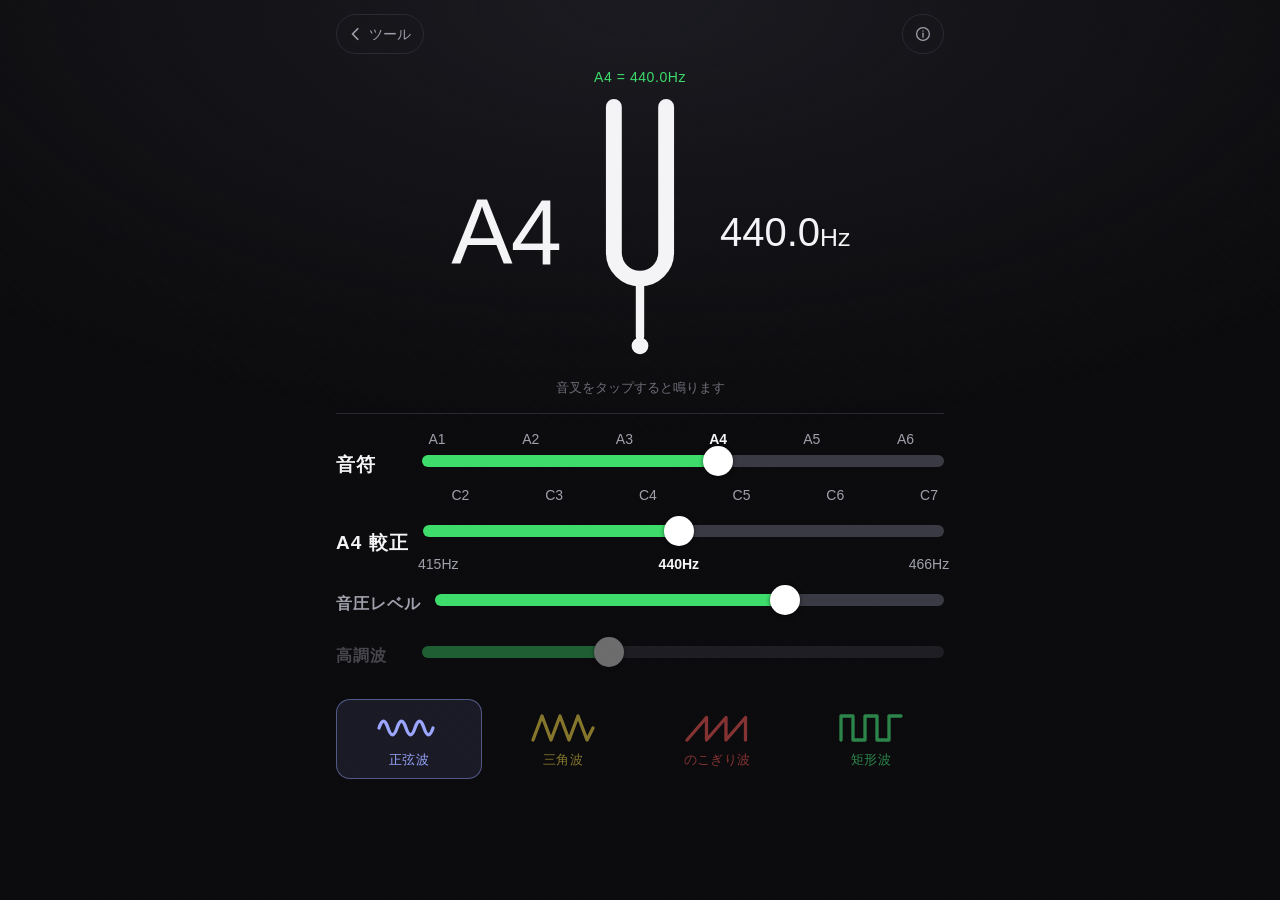
==== tools/tuning-fork/index.html @ 9d5b6328 "音楽ツールバンドルの土台と音叉ツールを追加 ビルド不要の静的サイトとして、小さな音楽ツールを1つのサイトに 足していける構成を作った。GitHub Pages にそのまま配信できる。  - share" ====
<!doctype html>
<html lang="ja">
  <head>
    <meta charset="utf-8" />
    <meta name="viewport" content="width=device-width, initial-scale=1, viewport-fit=cover" />
    <title>音叉 | music tool bundle</title>
    <meta name="description" content="A1〜C7 の基準音を鳴らす電子音叉。A4 較正・波形・高調波量を調整できます。" />
    <meta name="theme-color" content="#0b0b0d" />
    <meta name="mobile-web-app-capable" content="yes" />
    <meta name="apple-mobile-web-app-status-bar-style" content="black-translucent" />
    <link rel="icon" href="../../assets/favicon.svg" type="image/svg+xml" />
    <link rel="manifest" href="../../manifest.webmanifest" />
    <link rel="stylesheet" href="../../shared/css/base.css" />
    <link rel="stylesheet" href="./tuning-fork.css" />
  </head>
  <body>
    <main class="shell">
      <header class="topbar">
        <a class="icon-button" href="../../" aria-label="ツール一覧へ戻る">
          <svg width="14" height="14" viewBox="0 0 16 16" fill="none" stroke="currentColor"
               stroke-width="2" stroke-linecap="round" stroke-linejoin="round" aria-hidden="true">
            <path d="M10 2 4 8l6 6" />
          </svg>
          ツール
        </a>
        <span class="topbar__spacer"></span>
        <button class="icon-button" id="info-button" aria-label="使い方">
          <svg width="16" height="16" viewBox="0 0 20 20" fill="none" stroke="currentColor"
               stroke-width="1.6" aria-hidden="true">
            <circle cx="10" cy="10" r="8" />
            <path d="M10 9v5" stroke-linecap="round" />
            <circle cx="10" cy="6.2" r="0.9" fill="currentColor" stroke="none" />
          </svg>
        </button>
      </header>

      <p class="calibration-readout">
        A4 = <span id="calibration-readout">440.0</span>Hz
      </p>

      <button class="stage" id="toggle" type="button" aria-pressed="false">
        <span class="stage__note" id="note-name" aria-hidden="true">A4</span>

        <span class="stage__fork" id="fork">
          <svg viewBox="0 0 120 300" fill="none" stroke="currentColor" aria-hidden="true">
            <g class="fork__prongs">
              <path d="M32 16 V172 A28 28 0 0 0 88 172 V16" stroke-width="17"
                    stroke-linecap="round" />
            </g>
            <path d="M60 200 V262" stroke-width="9" stroke-linecap="round" />
            <circle cx="60" cy="272" r="9" fill="currentColor" stroke="none" />
          </svg>
        </span>

        <span class="stage__freq"><span id="frequency">440.0</span><small>Hz</small></span>
        <span class="visually-hidden" id="toggle-label">音を鳴らす</span>
      </button>

      <p class="hint" id="hint">音叉をタップすると鳴ります</p>

      <section class="controls" aria-label="設定">
        <div class="control">
          <span class="control__label" id="label-note">音符</span>
          <div class="control__body">
            <div class="ticks" id="ticks-a"></div>
            <input class="slider" id="note" type="range" min="33" max="96" step="1" value="69"
                   aria-labelledby="label-note" aria-valuetext="A4 440.0Hz" />
            <div class="ticks" id="ticks-c"></div>
          </div>
        </div>

        <div class="control">
          <span class="control__label" id="label-calibration">A4 較正</span>
          <div class="control__body">
            <input class="slider" id="calibration" type="range" min="415" max="466" step="0.5"
                   value="440" aria-labelledby="label-calibration" aria-valuetext="440.0Hz" />
            <div class="ticks" id="ticks-calibration"></div>
          </div>
        </div>

        <div class="control">
          <span class="control__label control__label--small" id="label-volume">音圧レベル</span>
          <div class="control__body">
            <input class="slider" id="volume" type="range" min="0" max="100" step="1" value="70"
                   aria-labelledby="label-volume" />
          </div>
        </div>

        <div class="control" id="harmonics-control">
          <span class="control__label control__label--small" id="label-harmonics">高調波</span>
          <div class="control__body">
            <input class="slider" id="harmonics" type="range" min="0" max="100" step="1" value="35"
                   aria-labelledby="label-harmonics" />
          </div>
        </div>
      </section>

      <div class="waveforms" id="waveforms" role="radiogroup" aria-label="波形"></div>
    </main>

    <dialog id="info-dialog">
      <h2>使い方</h2>
      <ul>
        <li>中央の音叉をタップすると、選んだ音が鳴り続けます。もう一度タップで停止。</li>
        <li><strong>音符</strong>：A1〜C7 を半音単位で選びます。</li>
        <li><strong>A4 較正</strong>：基準ピッチを 415〜466Hz で変更します（バロックピッチや A=442 など）。</li>
        <li><strong>高調波</strong>：0% で純粋な正弦波、100% で選んだ波形そのものになります。正弦波を選んでいるときは効きません。</li>
        <li>キーボード：スライダーを選んで左右キーで微調整、音叉に <kbd>Space</kbd> で発音。</li>
      </ul>
      <h2>うまく鳴らないとき</h2>
      <ul>
        <li>iPhone / iPad はサイレントスイッチが有効だと音が出ません。</li>
        <li>設定は自動で保存され、オフラインでも起動します。</li>
      </ul>
      <button class="icon-button" id="info-close" autofocus>閉じる</button>
    </dialog>

    <script type="module" src="./tuning-fork.js"></script>
  </body>
</html>
---- shared/css/base.css ----
/* =========================================================================
   music_tool_bundle 共通スタイル
   デザイントークン + リセット + 画面シェル + フォームパーツ
   ========================================================================= */

:root {
  --bg: #0b0b0d;
  --bg-elev: #141418;
  --panel: #17171c;
  --line: #2a2a32;
  --text: #f4f4f7;
  --text-dim: #a0a0ac;
  --text-faint: #6d6d78;
  --accent: #3ddc6b;
  --track: #3a3a44;
  --thumb: #ffffff;
  --danger: #ff5a5a;

  --radius: 14px;
  --thumb-size: 30px;
  --shell-max: 640px;

  --font: -apple-system, BlinkMacSystemFont, 'Hiragino Sans', 'Noto Sans JP', 'Segoe UI',
    Roboto, sans-serif;
  --font-num: 'Helvetica Neue', Helvetica, Arial, sans-serif;

  color-scheme: dark;
}

*,
*::before,
*::after {
  box-sizing: border-box;
}

html,
body {
  margin: 0;
  padding: 0;
}

html {
  -webkit-text-size-adjust: 100%;
}

body {
  min-height: 100dvh;
  background: var(--bg);
  color: var(--text);
  font-family: var(--font);
  line-height: 1.6;
  overscroll-behavior-y: contain;
  -webkit-tap-highlight-color: transparent;
}

/* テクスチャ（元アプリの布目風背景の代わり）*/
body::before {
  content: '';
  position: fixed;
  inset: 0;
  pointer-events: none;
  z-index: -1;
  background:
    radial-gradient(120% 80% at 50% 0%, #1b1b21 0%, transparent 60%),
    repeating-linear-gradient(45deg, #ffffff03 0 1px, transparent 1px 3px);
}

h1,
h2,
h3 {
  line-height: 1.25;
  margin: 0;
  font-weight: 600;
}

a {
  color: inherit;
}

button {
  font: inherit;
  color: inherit;
}

/* ---------- 画面シェル ---------- */

.shell {
  width: 100%;
  max-width: var(--shell-max);
  margin: 0 auto;
  padding: max(12px, env(safe-area-inset-top)) 16px
    calc(24px + env(safe-area-inset-bottom));
}

.topbar {
  display: flex;
  align-items: center;
  gap: 12px;
  min-height: 44px;
}

.topbar__title {
  font-size: 15px;
  font-weight: 600;
  letter-spacing: 0.04em;
  color: var(--text-dim);
}

.topbar__spacer {
  flex: 1;
}

.icon-button {
  display: inline-flex;
  align-items: center;
  justify-content: center;
  gap: 6px;
  min-width: 40px;
  height: 40px;
  padding: 0 12px;
  border: 1px solid var(--line);
  border-radius: 999px;
  background: transparent;
  color: var(--text-dim);
  font-size: 14px;
  text-decoration: none;
  cursor: pointer;
  transition: color 0.15s, border-color 0.15s, background 0.15s;
}

.icon-button:hover {
  color: var(--text);
  border-color: #3d3d48;
}

.icon-button:focus-visible,
a:focus-visible,
button:focus-visible,
input:focus-visible {
  outline: 2px solid var(--accent);
  outline-offset: 2px;
}

/* ---------- スライダー ---------- */

.control {
  display: grid;
  grid-template-columns: minmax(72px, auto) 1fr;
  align-items: center;
  column-gap: 14px;
  padding: 6px 0;
}

.control--stacked {
  grid-template-columns: 1fr;
  row-gap: 2px;
}

.control__label {
  font-size: clamp(15px, 4.2vw, 19px);
  font-weight: 600;
  letter-spacing: 0.06em;
  color: var(--text);
}

.control__label--small {
  font-size: clamp(13px, 3.6vw, 16px);
  color: var(--text-dim);
}

.control__body {
  min-width: 0;
}

.control[data-disabled='true'] {
  opacity: 0.4;
}

.slider {
  --fill: 50%;
  width: 100%;
  margin: 0;
  height: var(--thumb-size);
  background: transparent;
  appearance: none;
  -webkit-appearance: none;
  cursor: pointer;
  touch-action: pan-y;
}

.slider::-webkit-slider-runnable-track {
  height: 12px;
  border-radius: 999px;
  background: linear-gradient(
    to right,
    var(--accent) 0 var(--fill),
    var(--track) var(--fill) 100%
  );
}

.slider::-webkit-slider-thumb {
  -webkit-appearance: none;
  width: var(--thumb-size);
  height: var(--thumb-size);
  margin-top: -9px;
  border-radius: 999px;
  background: var(--thumb);
  box-shadow: 0 1px 4px #0008;
}

.slider::-moz-range-track {
  height: 12px;
  border-radius: 999px;
  background: linear-gradient(
    to right,
    var(--accent) 0 var(--fill),
    var(--track) var(--fill) 100%
  );
}

.slider::-moz-range-thumb {
  width: var(--thumb-size);
  height: var(--thumb-size);
  border: none;
  border-radius: 999px;
  background: var(--thumb);
  box-shadow: 0 1px 4px #0008;
}

.slider:disabled {
  cursor: default;
}

/* 目盛り。--pos (0..1) を親から渡し、つまみ幅ぶんを差し引いて配置する */
.ticks {
  position: relative;
  height: 18px;
  font-family: var(--font-num);
  font-size: clamp(11px, 3vw, 14px);
  color: var(--text-dim);
  user-select: none;
}

.ticks__item {
  position: absolute;
  top: 0;
  left: calc(
    var(--thumb-size) / 2 + var(--pos) * (100% - var(--thumb-size))
  );
  transform: translateX(-50%);
  white-space: nowrap;
}

/* ---------- ダイアログ ---------- */

dialog {
  width: min(440px, calc(100vw - 32px));
  padding: 22px;
  border: 1px solid var(--line);
  border-radius: var(--radius);
  background: var(--panel);
  color: var(--text);
}

dialog::backdrop {
  background: #000000b8;
}

dialog h2 {
  font-size: 17px;
  margin-bottom: 10px;
}

dialog p,
dialog li {
  font-size: 14px;
  color: var(--text-dim);
}

dialog ul {
  margin: 0 0 14px;
  padding-left: 1.2em;
}

.visually-hidden {
  position: absolute;
  width: 1px;
  height: 1px;
  margin: -1px;
  padding: 0;
  overflow: hidden;
  clip-path: inset(50%);
  white-space: nowrap;
}

@media (prefers-reduced-motion: reduce) {
  *,
  *::before,
  *::after {
    animation-duration: 0.001ms !important;
    animation-iteration-count: 1 !important;
    transition-duration: 0.001ms !important;
  }
}
---- tools/tuning-fork/tuning-fork.css ----
/* 音叉ツール固有のスタイル */

.calibration-readout {
  margin: 10px 0 0;
  text-align: center;
  font-family: var(--font-num);
  font-size: 14px;
  letter-spacing: 0.04em;
  color: var(--accent);
}

/* ---------- ステージ（音名 / 音叉 / 周波数） ---------- */

.stage {
  display: grid;
  grid-template-columns: 1fr auto 1fr;
  align-items: center;
  gap: clamp(4px, 2vw, 20px);
  width: 100%;
  padding: 4px 0 0;
  border: 0;
  background: none;
  cursor: pointer;
  touch-action: manipulation;
}

.stage__note,
.stage__freq {
  font-family: var(--font-num);
  font-weight: 300;
  line-height: 1;
  color: var(--text);
  font-variant-numeric: tabular-nums;
}

.stage__note {
  justify-self: end;
  font-size: clamp(44px, 15vw, 92px);
  letter-spacing: -0.02em;
}

.stage__freq {
  justify-self: start;
  font-size: clamp(20px, 6.4vw, 40px);
  white-space: nowrap;
}

.stage__freq small {
  font-size: 0.62em;
}

.stage__fork {
  display: block;
  color: var(--text);
}

.stage__fork svg {
  display: block;
  height: clamp(170px, 32dvh, 280px);
  width: auto;
  filter: drop-shadow(0 0 0 transparent);
  transition: filter 0.25s ease;
}

.stage:focus-visible {
  outline: 2px solid var(--accent);
  outline-offset: 6px;
  border-radius: var(--radius);
}

/* 発音中の演出 */
.stage[aria-pressed='true'] .stage__fork svg {
  filter: drop-shadow(0 0 14px color-mix(in srgb, var(--accent) 60%, transparent));
}

.stage[aria-pressed='true'] .fork__prongs {
  transform-origin: 60px 200px;
  animation: fork-vibrate 0.11s linear infinite alternate;
}

@keyframes fork-vibrate {
  from {
    transform: scaleX(0.985) translateX(-0.6px);
  }
  to {
    transform: scaleX(1.015) translateX(0.6px);
  }
}

.hint {
  margin: 6px 0 14px;
  text-align: center;
  font-size: 13px;
  color: var(--text-faint);
  min-height: 1.4em;
}

/* ---------- コントロール ---------- */

.controls {
  display: grid;
  gap: 2px;
  padding: 8px 0 4px;
  border-top: 1px solid var(--line);
}

.ticks__item[data-active='true'] {
  color: var(--text);
  font-weight: 600;
}

/* ---------- 波形選択 ---------- */

.waveforms {
  display: grid;
  grid-template-columns: repeat(4, 1fr);
  gap: 8px;
  margin-top: 14px;
}

.waveform {
  display: grid;
  justify-items: center;
  gap: 4px;
  padding: 10px 2px 8px;
  border: 1px solid transparent;
  border-radius: var(--radius);
  background: transparent;
  color: var(--wave-color, var(--text-dim));
  cursor: pointer;
  opacity: 0.5;
  transition: opacity 0.15s, background 0.15s, border-color 0.15s;
}

.waveform:hover {
  opacity: 0.8;
}

.waveform[aria-checked='true'] {
  opacity: 1;
  border-color: color-mix(in srgb, var(--wave-color) 45%, transparent);
  background: color-mix(in srgb, var(--wave-color) 10%, transparent);
}

.waveform svg {
  width: min(100%, 66px);
  height: auto;
}

.waveform span {
  font-size: clamp(10px, 3vw, 13px);
  letter-spacing: 0.02em;
  white-space: nowrap;
}

/* 画面が広いときは音叉を大きめに、音名との間隔も広げる */
@media (min-width: 520px) {
  .stage {
    gap: 24px;
  }
}
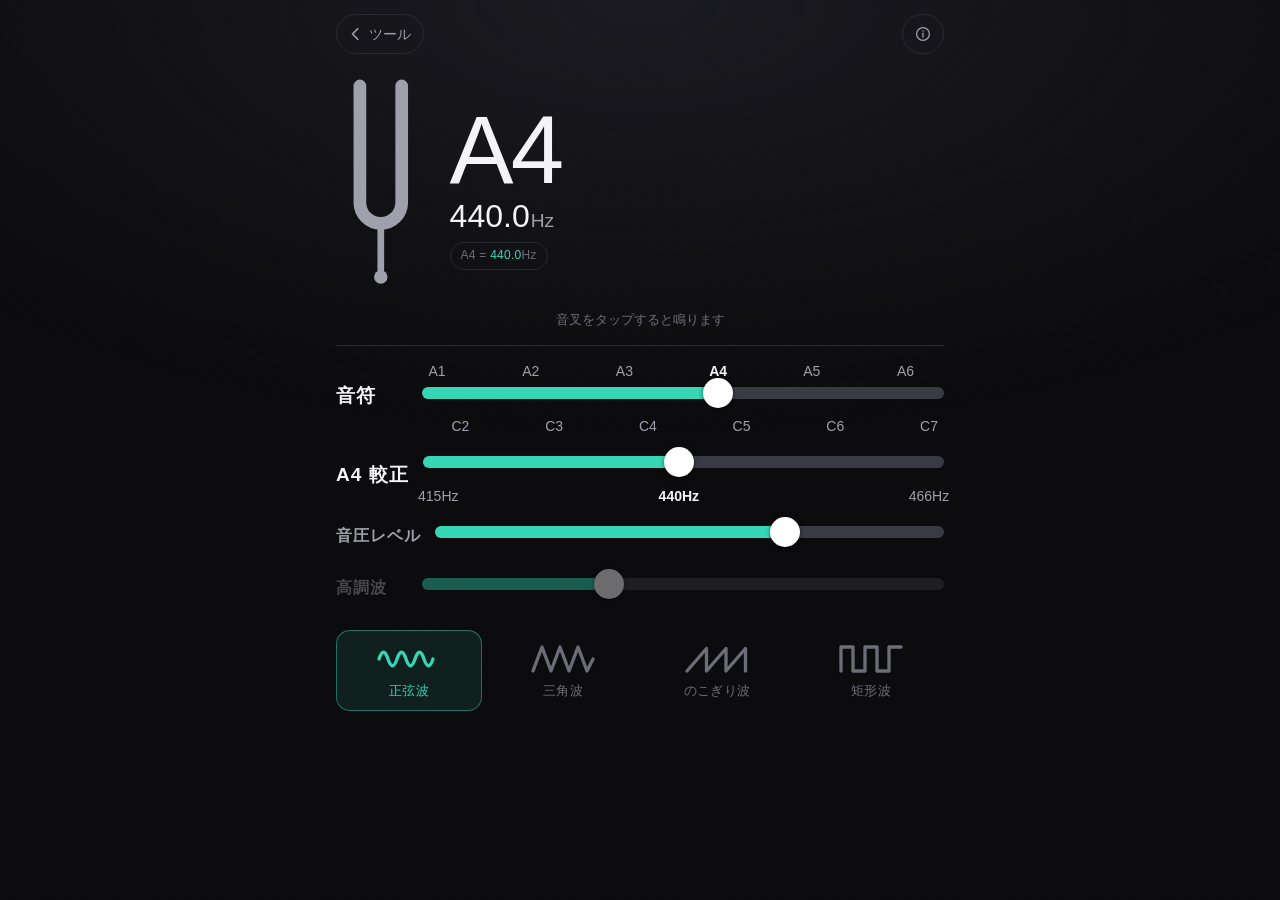
==== commit 4782d666: "音叉ツールの見た目を参考アプリから離す 機能は変えず、参考にした iOS アプリと一致していた見た目の要素だけを直した。  - 「音名｜音叉｜周波数」の左右対称配置をやめ、音叉を左・読み取り値を   " ====
--- a/tools/tuning-fork/index.html
+++ b/tools/tuning-fork/index.html
@@ -34,13 +34,7 @@
         </button>
       </header>
 
-      <p class="calibration-readout">
-        A4 = <span id="calibration-readout">440.0</span>Hz
-      </p>
-
       <button class="stage" id="toggle" type="button" aria-pressed="false">
-        <span class="stage__note" id="note-name" aria-hidden="true">A4</span>
-
         <span class="stage__fork" id="fork">
           <svg viewBox="0 0 120 300" fill="none" stroke="currentColor" aria-hidden="true">
             <g class="fork__prongs">
@@ -52,7 +46,14 @@
           </svg>
         </span>
 
-        <span class="stage__freq"><span id="frequency">440.0</span><small>Hz</small></span>
+        <span class="stage__readout">
+          <span class="stage__note" id="note-name" aria-hidden="true">A4</span>
+          <span class="stage__freq"><span id="frequency">440.0</span><small>Hz</small></span>
+          <span class="stage__calibration">
+            A4 = <span id="calibration-readout">440.0</span>Hz
+          </span>
+        </span>
+
         <span class="visually-hidden" id="toggle-label">音を鳴らす</span>
       </button>
 
--- a/shared/css/base.css
+++ b/shared/css/base.css
@@ -251,6 +251,116 @@
   white-space: nowrap;
 }
 
+/* ---------- パネル・フォーム部品 ---------- */
+
+.panel {
+  padding: 14px 16px;
+  border: 1px solid var(--line);
+  border-radius: var(--radius);
+  background: var(--bg-elev);
+}
+
+.field {
+  display: flex;
+  align-items: center;
+  justify-content: space-between;
+  gap: 12px;
+  min-height: 40px;
+}
+
+.field__label {
+  font-size: 14px;
+  color: var(--text-dim);
+  white-space: nowrap;
+}
+
+/* セグメント切り替え（ラジオ相当） */
+.segmented {
+  display: inline-flex;
+  padding: 3px;
+  border: 1px solid var(--line);
+  border-radius: 999px;
+  background: #0f0f13;
+}
+
+.segmented button {
+  padding: 6px 13px;
+  border: 0;
+  border-radius: 999px;
+  background: transparent;
+  color: var(--text-faint);
+  font-size: 14px;
+  font-variant-numeric: tabular-nums;
+  cursor: pointer;
+  transition: background 0.15s, color 0.15s;
+}
+
+.segmented button[aria-checked='true'] {
+  background: color-mix(in srgb, var(--accent) 24%, transparent);
+  color: var(--text);
+}
+
+/* 数値・選択入力 */
+.select {
+  padding: 7px 10px;
+  border: 1px solid var(--line);
+  border-radius: 10px;
+  background: #0f0f13;
+  color: var(--text);
+  font: inherit;
+  font-size: 15px;
+  font-variant-numeric: tabular-nums;
+  cursor: pointer;
+}
+
+.number {
+  width: 68px;
+  padding: 7px 10px;
+  border: 1px solid var(--line);
+  border-radius: 10px;
+  background: #0f0f13;
+  color: var(--text);
+  font: inherit;
+  font-size: 15px;
+  font-variant-numeric: tabular-nums;
+  text-align: right;
+}
+
+/* トグルスイッチ */
+.switch {
+  position: relative;
+  flex: none;
+  width: 46px;
+  height: 27px;
+  margin: 0;
+  border-radius: 999px;
+  background: var(--track);
+  appearance: none;
+  -webkit-appearance: none;
+  cursor: pointer;
+  transition: background 0.18s;
+}
+
+.switch::after {
+  content: '';
+  position: absolute;
+  top: 3px;
+  left: 3px;
+  width: 21px;
+  height: 21px;
+  border-radius: 999px;
+  background: #fff;
+  transition: transform 0.18s;
+}
+
+.switch:checked {
+  background: var(--accent);
+}
+
+.switch:checked::after {
+  transform: translateX(19px);
+}
+
 /* ---------- ダイアログ ---------- */
 
 dialog {
--- a/tools/tuning-fork/tuning-fork.css
+++ b/tools/tuning-fork/tuning-fork.css
@@ -1,27 +1,30 @@
-/* 音叉ツール固有のスタイル */
+/* 音叉ツール固有のスタイル。アクセントはメトロノーム（琥珀）と分けて青緑にする。 */
 
-.calibration-readout {
-  margin: 10px 0 0;
-  text-align: center;
-  font-family: var(--font-num);
-  font-size: 14px;
-  letter-spacing: 0.04em;
-  color: var(--accent);
+:root {
+  --accent: #35d6b5;
 }
 
-/* ---------- ステージ（音名 / 音叉 / 周波数） ---------- */
+/* ---------- ステージ（音叉と読み取り値） ---------- */
 
 .stage {
   display: grid;
-  grid-template-columns: 1fr auto 1fr;
+  grid-template-columns: auto minmax(0, 1fr);
   align-items: center;
-  gap: clamp(4px, 2vw, 20px);
+  gap: clamp(14px, 5vw, 32px);
   width: 100%;
-  padding: 4px 0 0;
+  padding: 18px 0 6px;
   border: 0;
   background: none;
+  text-align: left;
   cursor: pointer;
   touch-action: manipulation;
+}
+
+.stage__readout {
+  display: grid;
+  justify-items: start;
+  gap: 2px;
+  min-width: 0;
 }
 
 .stage__note,
@@ -34,29 +37,46 @@
 }
 
 .stage__note {
-  justify-self: end;
-  font-size: clamp(44px, 15vw, 92px);
-  letter-spacing: -0.02em;
+  font-size: clamp(52px, 17vw, 96px);
+  letter-spacing: -0.03em;
 }
 
 .stage__freq {
-  justify-self: start;
-  font-size: clamp(20px, 6.4vw, 40px);
+  font-size: clamp(19px, 5.8vw, 32px);
   white-space: nowrap;
 }
 
 .stage__freq small {
-  font-size: 0.62em;
+  margin-left: 1px;
+  font-size: 0.6em;
+  color: var(--text-dim);
+}
+
+.stage__calibration {
+  margin-top: 8px;
+  padding: 3px 10px;
+  border: 1px solid var(--line);
+  border-radius: 999px;
+  font-family: var(--font-num);
+  font-size: 12px;
+  letter-spacing: 0.02em;
+  color: var(--text-faint);
+  font-variant-numeric: tabular-nums;
+}
+
+.stage__calibration span {
+  color: var(--accent);
 }
 
 .stage__fork {
   display: block;
-  color: var(--text);
+  color: var(--text-dim);
+  transition: color 0.25s ease;
 }
 
 .stage__fork svg {
   display: block;
-  height: clamp(170px, 32dvh, 280px);
+  height: clamp(148px, 26dvh, 224px);
   width: auto;
   filter: drop-shadow(0 0 0 transparent);
   transition: filter 0.25s ease;
@@ -69,8 +89,12 @@
 }
 
 /* 発音中の演出 */
+.stage[aria-pressed='true'] .stage__fork {
+  color: var(--accent);
+}
+
 .stage[aria-pressed='true'] .stage__fork svg {
-  filter: drop-shadow(0 0 14px color-mix(in srgb, var(--accent) 60%, transparent));
+  filter: drop-shadow(0 0 16px color-mix(in srgb, var(--accent) 55%, transparent));
 }
 
 .stage[aria-pressed='true'] .fork__prongs {
@@ -126,20 +150,19 @@
   border: 1px solid transparent;
   border-radius: var(--radius);
   background: transparent;
-  color: var(--wave-color, var(--text-dim));
+  color: var(--text-faint);
   cursor: pointer;
-  opacity: 0.5;
-  transition: opacity 0.15s, background 0.15s, border-color 0.15s;
+  transition: color 0.15s, background 0.15s, border-color 0.15s;
 }
 
 .waveform:hover {
-  opacity: 0.8;
+  color: var(--text-dim);
 }
 
 .waveform[aria-checked='true'] {
-  opacity: 1;
-  border-color: color-mix(in srgb, var(--wave-color) 45%, transparent);
-  background: color-mix(in srgb, var(--wave-color) 10%, transparent);
+  border-color: color-mix(in srgb, var(--accent) 45%, transparent);
+  background: color-mix(in srgb, var(--accent) 10%, transparent);
+  color: var(--accent);
 }
 
 .waveform svg {
